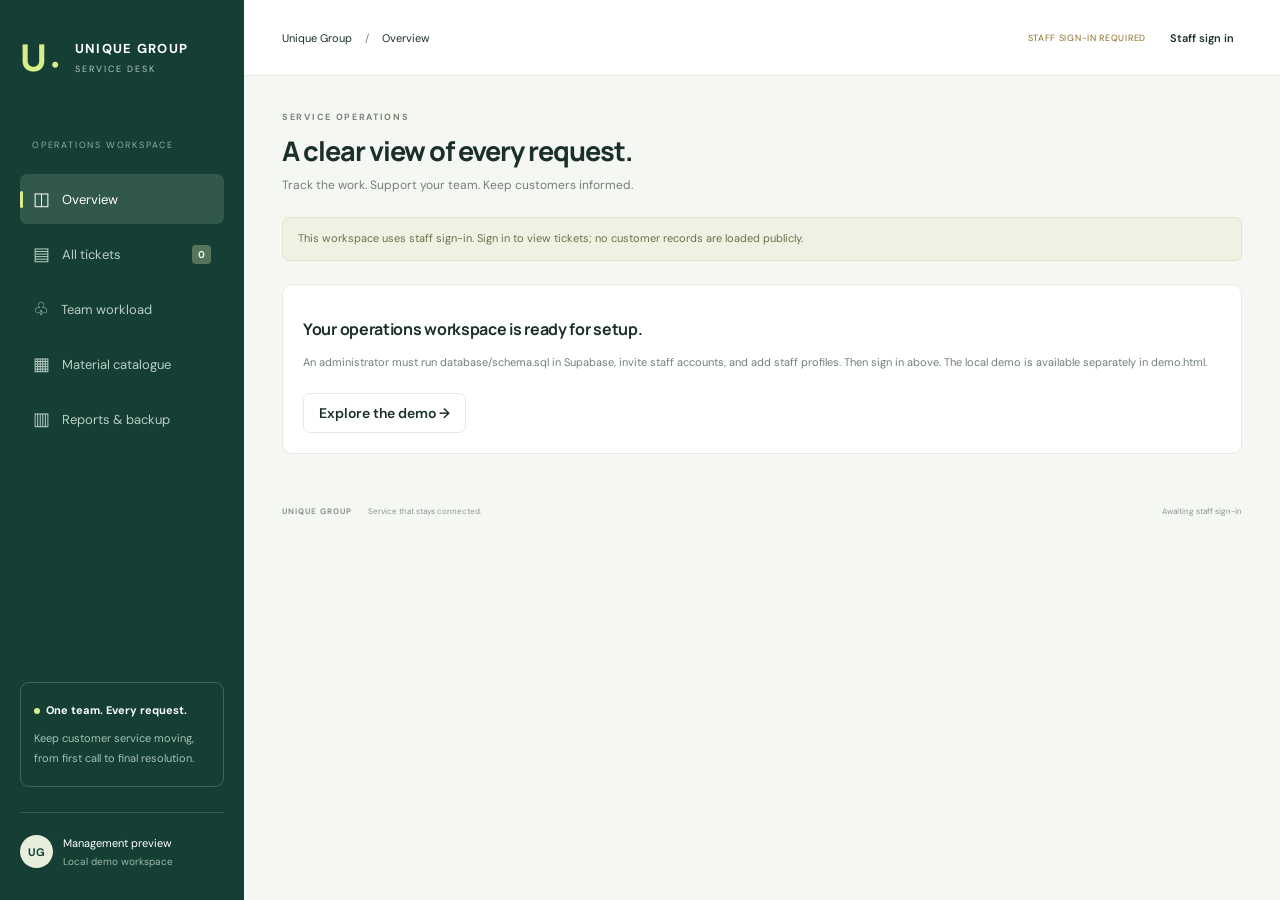
==== index.html @ cad1f1cb "Build Unique Group service desk with Supabase permissions and Pages deployment" ====
<!doctype html>
<html lang="en"><head><meta charset="UTF-8"><meta name="viewport" content="width=device-width,initial-scale=1"><meta name="theme-color" content="#123c32"><title>Unique Group · Service Desk</title><link rel="stylesheet" href="styles.css"><script src="config.js" defer></script><script src="lists.js" defer></script><script src="app.js" defer></script></head>
<body><aside class="sidebar"><a class="brand" href="#overview"><span class="brandmark">U<span>•</span></span><span>UNIQUE GROUP<small>SERVICE DESK</small></span></a><div class="workspace-label">OPERATIONS WORKSPACE</div><nav aria-label="Main navigation"><a href="#overview" data-page="overview">◫ <span>Overview</span></a><a href="#tickets" data-page="tickets">▤ <span>All tickets</span><b id="nav-count">0</b></a><a href="#team" data-page="team">♧ <span>Team workload</span></a><a href="#materials" data-page="materials">▦ <span>Material catalogue</span></a><a href="#reports" data-page="reports">▥ <span>Reports & backup</span></a></nav><div class="sidebar-bottom"><div class="help-card"><span class="live-dot"></span><strong>One team. Every request.</strong><p>Keep customer service moving, from first call to final resolution.</p></div><div class="profile"><span class="avatar">UG</span><div id="identity">Management preview<small>Local demo workspace</small></div><button id="logout" hidden title="Sign out" aria-label="Sign out">↪</button></div></div></aside>
<div class="shell"><header class="topbar"><span>Unique Group <span class="muted">/</span> <span id="breadcrumb">Overview</span></span><div><span id="mode" class="mode">DEMO · THIS BROWSER ONLY</span><button id="connect" class="quiet">Staff sign in</button></div></header><main id="main"><div class="page-heading"><div><div class="eyebrow">SERVICE OPERATIONS</div><h1 id="page-title">A clear view of every request.</h1><p id="page-description">Track the work. Support your team. Keep customers informed.</p></div><button class="primary" id="new-ticket">＋ New ticket</button></div><div id="notice" class="notice">You’re exploring a demo with fictional tickets. Changes stay in this browser and are not shared. Connect Supabase before using real customer data.</div><div id="content"></div></main><footer>UNIQUE GROUP <span>Service that stays connected.</span><span id="save-state">Demo workspace</span></footer></div>
<dialog id="ticket-dialog"><form id="ticket-form"><div class="dialog-head"><div><div class="eyebrow">SERVICE REQUEST</div><h2>New ticket</h2></div><button type="button" data-close="ticket-dialog" aria-label="Close">×</button></div><div class="form-grid"><label class="full">Issue / request title<input name="title" required maxlength="160" placeholder="e.g. Inverter stops supplying power"></label><label>Customer / organisation<input name="customer" required maxlength="120"></label><label>Contact number<input name="phone" type="tel" maxlength="40"></label><label class="full">Site / location<input name="location" required maxlength="180"></label><label>Service category<select name="category" id="category"></select></label><label>Priority<select name="priority" id="priority"></select></label><label>Responsible team<select name="team" id="team"></select></label><label>Assigned to<select name="assignee" id="assignee"></select></label><label>Follow-up due<input name="due" type="date" required></label><label>Contact channel<select name="channel" id="channel"></select></label><label class="full">Description<textarea name="description" rows="4" required maxlength="6000" placeholder="What happened, what is affected, and what does the customer need?"></textarea></label></div><div class="dialog-actions"><button type="button" data-close="ticket-dialog">Cancel</button><button class="primary" type="submit">Create ticket</button></div></form></dialog>
<dialog id="detail-dialog" class="detail"><div id="detail-content"></div></dialog>
<dialog id="login-dialog"><form id="login-form"><div class="dialog-head"><div><div class="eyebrow">UNIQUE GROUP</div><h2>Staff sign in</h2></div><button type="button" data-close="login-dialog" aria-label="Close">×</button></div><p>Use the staff account invited by your administrator.</p><label>Email<input name="email" type="email" autocomplete="username" required></label><label>Password<input name="password" type="password" autocomplete="current-password" required minlength="8"></label><button type="button" id="forgot-password" class="text-button">Forgot password?</button><p id="login-message" role="status"></p><div class="dialog-actions"><button type="submit" class="primary">Sign in</button></div></form></dialog>
<dialog id="password-dialog"><form id="password-form"><div class="eyebrow">STAFF ACCOUNT</div><h2>Set your password</h2><p>Choose a strong password for your staff account.</p><label>New password<input name="password" type="password" autocomplete="new-password" minlength="12" required></label><label>Confirm password<input name="confirm" type="password" autocomplete="new-password" minlength="12" required></label><button type="submit" class="primary">Save password</button></form></dialog><div id="toast" role="status" hidden></div></body></html>
---- styles.css ----
@import url('https://fonts.googleapis.com/css2?family=DM+Sans:wght@400;450;500;550;600;650;700&family=Manrope:wght@400;500;600;650;700;750;800&display=swap');
:root{--green:#153f35;--ink:#1c302b;--muted:#728079;--line:#e4e9e3;--bg:#f5f7f3;--lime:#d8ee8a;--amber:#a86d17}*{box-sizing:border-box}body{margin:0;background:var(--bg);color:var(--ink);font:14px 'DM Sans',sans-serif}button,input,select,textarea{font:inherit}button,a,input,select,textarea{outline-offset:4px}button{cursor:pointer;border:1px solid var(--line);border-radius:7px;background:white;padding:10px 15px;color:var(--ink);font-weight:600}button:hover{filter:brightness(.96)}button:disabled{opacity:.5;cursor:wait}a{color:inherit;text-decoration:none}.sidebar{width:244px;background:var(--green);color:#fff;position:fixed;inset:0 auto 0 0;padding:32px 20px;display:flex;flex-direction:column}.brand{display:flex;align-items:center;gap:11px;font-size:13px;font-weight:700;letter-spacing:1.3px}.brandmark{font:800 37px Manrope;color:var(--lime);position:relative}.brandmark span{font-size:20px}.brand small{display:block;font-size:9px;font-weight:400;letter-spacing:2px;color:#b6cac0;margin-top:6px}.workspace-label{font-size:9px;color:#8eafa0;letter-spacing:1.8px;margin:57px 12px 18px}nav a{display:flex;align-items:center;gap:12px;color:#b9cec4;padding:13px;margin:5px 0;border-radius:7px;font-size:18px}nav a span{font-size:13px}nav a.active{background:#31584b;color:#fff}nav a.active:before{content:'';width:3px;height:17px;background:var(--lime);position:absolute;left:20px;border-radius:3px}nav b{margin-left:auto;background:#55745b;color:#ecf4da;font-size:10px;padding:3px 6px;border-radius:4px}.sidebar-bottom{margin-top:auto}.help-card{border:1px solid #416455;border-radius:9px;padding:17px 13px;margin:25px 0}.help-card strong{font-size:11px}.help-card p{color:#a7c0b3;font-size:11px;line-height:1.8;margin-bottom:0}.live-dot{display:inline-block;width:6px;height:6px;background:var(--lime);border-radius:50%;margin-right:6px}.profile{display:flex;gap:10px;align-items:center;font-size:11px;border-top:1px solid #35584a;padding-top:22px}.profile small{display:block;color:#9db8a8;font-size:10px;margin-top:5px}.profile button{padding:5px;background:transparent;color:#fff;border:0}.avatar{width:33px;height:33px;display:inline-grid;place-items:center;border-radius:50%;background:#e8eedc;color:var(--green);font-size:11px;font-weight:700;flex-shrink:0}.shell{margin-left:244px}.topbar{height:76px;border-bottom:1px solid var(--line);background:#fff;display:flex;align-items:center;justify-content:space-between;padding:0 38px;font-size:11px}.topbar>div{display:flex;align-items:center;gap:16px}.muted{color:var(--muted);margin:0 10px}.mode{font-size:9px;letter-spacing:.7px;color:#8b6b28}.quiet{border:0;font-size:11px;background:none;padding:8px}.primary{background:var(--green);border-color:var(--green);color:white}.primary:hover{background:#245547}main{padding:35px 38px 20px;max-width:1640px;margin:auto}.page-heading{display:flex;justify-content:space-between;gap:20px;align-items:center;margin-bottom:24px}.eyebrow{color:#778776;font-size:9px;letter-spacing:1.7px;font-weight:700}h1,h2,h3{font-family:Manrope,sans-serif}h1{font-size:27px;letter-spacing:-1px;margin:9px 0 8px;font-weight:750}.page-heading p{color:var(--muted);font-size:12px;margin:0}h2{font-size:16px;letter-spacing:-.3px}h3{font-size:13px}.notice{background:#eef2e3;border:1px solid #e0e6cd;color:#6b704b;border-radius:7px;padding:12px 15px;font-size:11px;line-height:1.6;margin-bottom:23px}.stats{display:grid;grid-template-columns:repeat(4,1fr);gap:16px;margin-bottom:24px}.stat{background:#fff;border:1px solid var(--line);border-radius:10px;padding:21px;position:relative;overflow:hidden}.stat:first-child{background:var(--green);color:#fff;border-color:var(--green)}.stat-label{font-size:11px;color:var(--muted)}.stat:first-child .stat-label{color:#b7ccc0}.stat-value{font:700 35px Manrope;letter-spacing:-1px;margin:12px 0 8px}.stat-foot{font-size:10px;color:var(--muted)}.stat:first-child .stat-foot{color:#b7ccc0}.stat-symbol{position:absolute;right:20px;top:19px;border:1px solid var(--line);border-radius:7px;padding:6px 9px;color:#7b8d7d}.stat:first-child .stat-symbol{color:var(--lime);border-color:#52705d}.overview-grid{display:grid;grid-template-columns:minmax(0,1fr) 280px;gap:21px}.panel{background:white;border:1px solid var(--line);border-radius:10px;overflow:hidden;margin-bottom:22px}.panel-head{display:flex;align-items:center;justify-content:space-between;padding:19px 21px;border-bottom:1px solid var(--line)}.panel-head h2{margin:0 0 5px}.panel-head p{font-size:10px;color:var(--muted);margin:0}.text-button{border:0;padding:4px;background:none;color:#476749;font-size:11px}.table-wrap{overflow:auto}table{border-collapse:collapse;width:100%;white-space:nowrap;text-align:left}th{background:#fafbf8;color:#899389;text-transform:uppercase;letter-spacing:.7px;font-size:8px;padding:12px 18px;font-weight:500}td{padding:17px 18px;border-top:1px solid #f0f2ed;font-size:11px}tbody tr[data-ticket]{cursor:pointer}tbody tr[data-ticket]:hover{background:#f8faf3}.ticket-title{font-weight:600;max-width:260px;overflow:hidden;text-overflow:ellipsis}.ticket-sub{font-size:9px;color:var(--muted);margin-top:6px}.tag{display:inline-block;padding:5px 8px;border-radius:5px;font-size:9px;white-space:nowrap;background:#edf1eb;color:#64725c}.tag.open{background:#e9f0fd;color:#4c71a7}.tag.progress{background:#fff2d8;color:#9a751e}.tag.waiting{background:#f5eafa;color:#8c649c}.tag.resolved{background:#e8f2e9;color:#42704c}.tag.escalated{background:#fce8e4;color:#a85447}.priority{font-size:10px}.priority:before{content:'●';font-size:7px;margin-right:6px;color:#8aa191}.priority.Critical:before{color:#c96050}.priority.High:before{color:#d79941}.priority.Medium:before{color:#7398b1}.panel-body{padding:20px}.queue-row{margin:0 0 20px}.queue-line{display:flex;justify-content:space-between;font-size:11px;margin-bottom:9px}.bar{background:#eff2e9;height:6px;border-radius:4px;overflow:hidden}.bar i{display:block;background:#9db481;height:100%;border-radius:4px}.queue-row:nth-child(2) .bar i{background:#d8ba78}.queue-row:nth-child(3) .bar i{background:#9baec0}.queue-row:nth-child(4) .bar i{background:#b9a7c9}.attention{background:#f0f3e4;border-color:#e0e7ce}.attention h2{margin:0 0 11px;font-size:14px}.attention p{font-size:11px;color:#76805f;line-height:1.8}.attention button{margin-top:8px;background:transparent;border-color:#cad5b6;font-size:10px}.activity{display:flex;gap:10px;margin-bottom:18px}.activity .dot{height:7px;width:7px;border-radius:50%;background:#9ab188;flex-shrink:0;margin-top:5px}.activity p{margin:0;font-size:11px;line-height:1.6}.activity small{font-size:9px;color:var(--muted)}.filters{display:flex;gap:9px;flex-wrap:wrap;padding:17px 20px;border-bottom:1px solid var(--line)}input,select,textarea{border:1px solid #dce3d8;background:#fff;color:var(--ink);border-radius:6px;padding:10px 11px;min-width:0}input:focus,select:focus,textarea:focus{outline:2px solid #8db1a0}.filters input{flex:1;min-width:160px;font-size:11px}.filters select{font-size:11px;max-width:190px}label{display:flex;flex-direction:column;gap:7px;font-size:11px;font-weight:600;margin-bottom:15px}label input,label select,label textarea{width:100%;font-weight:400}dialog{border:1px solid var(--line);padding:26px;border-radius:12px;width:640px;max-width:calc(100vw - 24px);max-height:90vh;color:var(--ink);box-shadow:0 22px 90px #132d3433}dialog::backdrop{background:#122b2570;backdrop-filter:blur(3px)}.dialog-head{display:flex;justify-content:space-between;align-items:flex-start;margin-bottom:23px}.dialog-head h2{font-size:23px;margin:7px 0}.dialog-head button{border:0;font-size:25px;padding:0 5px}.form-grid{display:grid;grid-template-columns:1fr 1fr;gap:0 18px}.full{grid-column:1/-1}.dialog-actions{display:flex;justify-content:flex-end;gap:10px;padding-top:16px;border-top:1px solid var(--line)}.detail{width:850px}.detail-grid{display:grid;grid-template-columns:1.3fr 1fr;gap:28px}.info{font-size:12px;line-height:1.8;margin:8px 0 20px;overflow-wrap:anywhere;white-space:pre-wrap}.info-label{font-size:9px;text-transform:uppercase;letter-spacing:1px;color:var(--muted);margin-top:20px}.timeline{border-left:2px solid #e2e8dc;padding-left:15px}.timeline article{margin:18px 0;font-size:11px;line-height:1.7}.timeline small{color:var(--muted);font-size:9px}.timeline p{white-space:pre-wrap;overflow-wrap:anywhere;margin:3px 0}.material-row{display:flex;gap:8px;align-items:end}.material-row select{flex:1;max-width:60%;font-size:10px}.material-row input{width:70px}.material-used{padding:10px 0;font-size:11px;border-bottom:1px solid var(--line)}.team-grid{display:grid;grid-template-columns:repeat(3,1fr);gap:16px}.team-card{padding:22px;background:white;border:1px solid var(--line);border-radius:10px}.team-card h3{margin-bottom:5px}.team-card p{font-size:11px;color:var(--muted)}.team-card .bar{margin-top:18px}.empty{text-align:center;padding:50px 25px;color:var(--muted);font-size:12px}.report-grid{display:grid;grid-template-columns:1fr 1fr;gap:20px}.report-grid p{font-size:12px;color:var(--muted);line-height:1.9}.report-grid button{margin:6px 5px 6px 0;font-size:11px}footer{padding:10px 38px 24px;font-size:8px;font-weight:700;letter-spacing:1px;color:#8a968b;display:flex;gap:16px}footer span{font-weight:400;letter-spacing:0}footer span:last-child{margin-left:auto}#toast{position:fixed;bottom:25px;left:50%;transform:translateX(-50%);background:var(--green);color:white;padding:14px 24px;border-radius:8px;max-width:90vw;z-index:10;box-shadow:0 10px 35px #0002;font-size:12px}.overdue{color:#b16049}.section-note{font-size:11px;color:var(--muted);line-height:1.8;margin:0 0 20px}.result-count{font-size:10px;color:var(--muted);padding:12px 20px;border-top:1px solid var(--line)}@media(min-width:1600px){main{padding-top:45px}.stat{padding:26px}}@media(max-width:1150px){.sidebar{width:210px;padding-left:15px;padding-right:15px}.shell{margin-left:210px}main{padding:26px 23px}.topbar{padding:0 23px}.overview-grid{grid-template-columns:1fr}.overview-aside{display:grid;grid-template-columns:1fr 1fr;gap:20px}.team-grid{grid-template-columns:repeat(2,1fr)}}@media(max-width:760px){.sidebar{position:static;width:100%;padding:16px}.brand{font-size:11px}.brandmark{font-size:28px}.workspace-label,.sidebar-bottom{display:none}nav{display:flex;overflow:auto;margin-top:12px;gap:6px}nav a{padding:9px;white-space:nowrap;font-size:12px;margin:0}nav a.active:before{display:none}nav a span{font-size:10px}nav b{display:none}.shell{margin:0}.topbar{height:auto;min-height:56px;padding:12px 16px;gap:10px;flex-wrap:wrap}.topbar>div{gap:7px}main{padding:24px 16px}h1{font-size:23px}.page-heading{align-items:flex-start}.page-heading .primary{font-size:10px;white-space:nowrap;padding:10px}.page-heading p{font-size:11px;line-height:1.6}.stats{grid-template-columns:1fr 1fr;gap:10px}.stat{padding:16px}.stat-value{font-size:29px}.stat-symbol{display:none}.overview-aside,.report-grid{grid-template-columns:1fr}.team-grid{grid-template-columns:1fr 1fr}.team-card{padding:16px}.detail-grid{grid-template-columns:1fr}.form-grid{grid-template-columns:1fr}.full{grid-column:auto}dialog{padding:21px}.filters{padding:12px}.filters select{max-width:100%;flex:1}footer{padding:12px 16px;font-size:7px}footer span:nth-child(2){display:none}}@media print{.sidebar,.topbar,.notice,.filters,button,footer{display:none}.shell{margin:0}main{padding:0}.panel{break-inside:avoid}body{background:#fff}.stats{grid-template-columns:repeat(4,1fr)}}
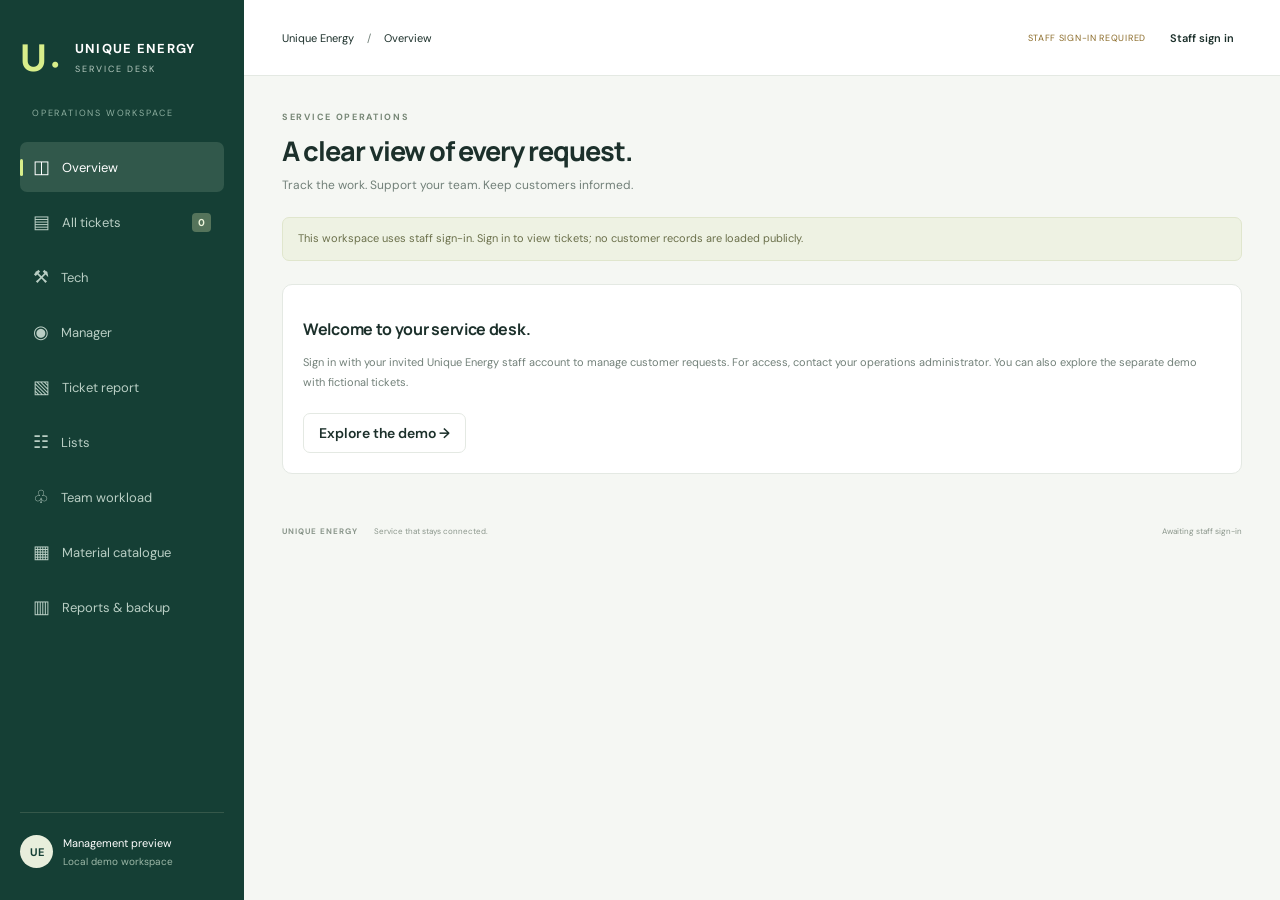
==== commit 77b32276: "Rename Unique Energy, restrict team access, and complete workbook work areas" ====
--- a/index.html
+++ b/index.html
@@ -1,8 +1,8 @@
 <!doctype html>
-<html lang="en"><head><meta charset="UTF-8"><meta name="viewport" content="width=device-width,initial-scale=1"><meta name="theme-color" content="#123c32"><title>Unique Group · Service Desk</title><link rel="stylesheet" href="styles.css"><script src="config.js" defer></script><script src="lists.js" defer></script><script src="app.js" defer></script></head>
-<body><aside class="sidebar"><a class="brand" href="#overview"><span class="brandmark">U<span>•</span></span><span>UNIQUE GROUP<small>SERVICE DESK</small></span></a><div class="workspace-label">OPERATIONS WORKSPACE</div><nav aria-label="Main navigation"><a href="#overview" data-page="overview">◫ <span>Overview</span></a><a href="#tickets" data-page="tickets">▤ <span>All tickets</span><b id="nav-count">0</b></a><a href="#team" data-page="team">♧ <span>Team workload</span></a><a href="#materials" data-page="materials">▦ <span>Material catalogue</span></a><a href="#reports" data-page="reports">▥ <span>Reports & backup</span></a></nav><div class="sidebar-bottom"><div class="help-card"><span class="live-dot"></span><strong>One team. Every request.</strong><p>Keep customer service moving, from first call to final resolution.</p></div><div class="profile"><span class="avatar">UG</span><div id="identity">Management preview<small>Local demo workspace</small></div><button id="logout" hidden title="Sign out" aria-label="Sign out">↪</button></div></div></aside>
-<div class="shell"><header class="topbar"><span>Unique Group <span class="muted">/</span> <span id="breadcrumb">Overview</span></span><div><span id="mode" class="mode">DEMO · THIS BROWSER ONLY</span><button id="connect" class="quiet">Staff sign in</button></div></header><main id="main"><div class="page-heading"><div><div class="eyebrow">SERVICE OPERATIONS</div><h1 id="page-title">A clear view of every request.</h1><p id="page-description">Track the work. Support your team. Keep customers informed.</p></div><button class="primary" id="new-ticket">＋ New ticket</button></div><div id="notice" class="notice">You’re exploring a demo with fictional tickets. Changes stay in this browser and are not shared. Connect Supabase before using real customer data.</div><div id="content"></div></main><footer>UNIQUE GROUP <span>Service that stays connected.</span><span id="save-state">Demo workspace</span></footer></div>
+<html lang="en"><head><meta charset="UTF-8"><meta name="viewport" content="width=device-width,initial-scale=1"><meta name="theme-color" content="#123c32"><title>Unique Energy · Service Desk</title><link rel="stylesheet" href="styles.css?v=energy3"><script src="config.js" defer></script><script src="lists.js?v=energy3" defer></script><script src="app.js?v=energy3" defer></script></head>
+<body><aside class="sidebar"><a class="brand" href="#overview"><span class="brandmark">U<span>•</span></span><span>UNIQUE ENERGY<small>SERVICE DESK</small></span></a><div class="workspace-label">OPERATIONS WORKSPACE</div><nav aria-label="Main navigation"><a href="#overview" data-page="overview">◫ <span>Overview</span></a><a href="#tickets" data-page="tickets">▤ <span>All tickets</span><b id="nav-count">0</b></a><a href="#tech" data-page="tech">⚒ <span>Tech</span></a><a href="#manager" data-page="manager">◉ <span>Manager</span></a><a href="#ticket-report" data-page="ticket-report">▧ <span>Ticket report</span></a><a href="#lists" data-page="lists">☷ <span>Lists</span></a><a href="#access" data-page="access" id="access-nav" hidden>♙ <span>Team access</span></a><a href="#team" data-page="team">♧ <span>Team workload</span></a><a href="#materials" data-page="materials">▦ <span>Material catalogue</span></a><a href="#reports" data-page="reports">▥ <span>Reports & backup</span></a></nav><div class="sidebar-bottom"><div class="help-card"><span class="live-dot"></span><strong>One team. Every request.</strong><p>Keep customer service moving, from first call to final resolution.</p></div><div class="profile"><span class="avatar">UE</span><div id="identity">Management preview<small>Local demo workspace</small></div><button id="logout" hidden title="Sign out" aria-label="Sign out">↪</button></div></div></aside>
+<div class="shell"><header class="topbar"><span>Unique Energy <span class="muted">/</span> <span id="breadcrumb">Overview</span></span><div><span id="mode" class="mode">DEMO · THIS BROWSER ONLY</span><button id="connect" class="quiet">Staff sign in</button></div></header><main id="main"><div class="page-heading"><div><div class="eyebrow">SERVICE OPERATIONS</div><h1 id="page-title">A clear view of every request.</h1><p id="page-description">Track the work. Support your team. Keep customers informed.</p></div><button class="primary" id="new-ticket">＋ New ticket</button></div><div id="notice" class="notice">You’re exploring a demo with fictional tickets. Changes stay in this browser and are not shared. Connect Supabase before using real customer data.</div><div id="content"></div></main><footer>UNIQUE ENERGY <span>Service that stays connected.</span><span id="save-state">Demo workspace</span></footer></div>
 <dialog id="ticket-dialog"><form id="ticket-form"><div class="dialog-head"><div><div class="eyebrow">SERVICE REQUEST</div><h2>New ticket</h2></div><button type="button" data-close="ticket-dialog" aria-label="Close">×</button></div><div class="form-grid"><label class="full">Issue / request title<input name="title" required maxlength="160" placeholder="e.g. Inverter stops supplying power"></label><label>Customer / organisation<input name="customer" required maxlength="120"></label><label>Contact number<input name="phone" type="tel" maxlength="40"></label><label class="full">Site / location<input name="location" required maxlength="180"></label><label>Service category<select name="category" id="category"></select></label><label>Priority<select name="priority" id="priority"></select></label><label>Responsible team<select name="team" id="team"></select></label><label>Assigned to<select name="assignee" id="assignee"></select></label><label>Follow-up due<input name="due" type="date" required></label><label>Contact channel<select name="channel" id="channel"></select></label><label class="full">Description<textarea name="description" rows="4" required maxlength="6000" placeholder="What happened, what is affected, and what does the customer need?"></textarea></label></div><div class="dialog-actions"><button type="button" data-close="ticket-dialog">Cancel</button><button class="primary" type="submit">Create ticket</button></div></form></dialog>
 <dialog id="detail-dialog" class="detail"><div id="detail-content"></div></dialog>
-<dialog id="login-dialog"><form id="login-form"><div class="dialog-head"><div><div class="eyebrow">UNIQUE GROUP</div><h2>Staff sign in</h2></div><button type="button" data-close="login-dialog" aria-label="Close">×</button></div><p>Use the staff account invited by your administrator.</p><label>Email<input name="email" type="email" autocomplete="username" required></label><label>Password<input name="password" type="password" autocomplete="current-password" required minlength="8"></label><button type="button" id="forgot-password" class="text-button">Forgot password?</button><p id="login-message" role="status"></p><div class="dialog-actions"><button type="submit" class="primary">Sign in</button></div></form></dialog>
+<dialog id="login-dialog"><form id="login-form"><div class="dialog-head"><div><div class="eyebrow">UNIQUE ENERGY</div><h2>Staff sign in</h2></div><button type="button" data-close="login-dialog" aria-label="Close">×</button></div><p>Use the staff account invited by your administrator.</p><label>Email<input name="email" type="email" autocomplete="username" required></label><label>Password<input name="password" type="password" autocomplete="current-password" required minlength="8"></label><button type="button" id="forgot-password" class="text-button">Forgot password?</button><p id="login-message" role="status"></p><div class="dialog-actions"><button type="submit" class="primary">Sign in</button></div></form></dialog>
 <dialog id="password-dialog"><form id="password-form"><div class="eyebrow">STAFF ACCOUNT</div><h2>Set your password</h2><p>Choose a strong password for your staff account.</p><label>New password<input name="password" type="password" autocomplete="new-password" minlength="12" required></label><label>Confirm password<input name="confirm" type="password" autocomplete="new-password" minlength="12" required></label><button type="submit" class="primary">Save password</button></form></dialog><div id="toast" role="status" hidden></div></body></html>
--- a/styles.css
+++ b/styles.css
@@ -1,2 +1,8 @@
 @import url('https://fonts.googleapis.com/css2?family=DM+Sans:wght@400;450;500;550;600;650;700&family=Manrope:wght@400;500;600;650;700;750;800&display=swap');
 :root{--green:#153f35;--ink:#1c302b;--muted:#728079;--line:#e4e9e3;--bg:#f5f7f3;--lime:#d8ee8a;--amber:#a86d17}*{box-sizing:border-box}body{margin:0;background:var(--bg);color:var(--ink);font:14px 'DM Sans',sans-serif}button,input,select,textarea{font:inherit}button,a,input,select,textarea{outline-offset:4px}button{cursor:pointer;border:1px solid var(--line);border-radius:7px;background:white;padding:10px 15px;color:var(--ink);font-weight:600}button:hover{filter:brightness(.96)}button:disabled{opacity:.5;cursor:wait}a{color:inherit;text-decoration:none}.sidebar{width:244px;background:var(--green);color:#fff;position:fixed;inset:0 auto 0 0;padding:32px 20px;display:flex;flex-direction:column}.brand{display:flex;align-items:center;gap:11px;font-size:13px;font-weight:700;letter-spacing:1.3px}.brandmark{font:800 37px Manrope;color:var(--lime);position:relative}.brandmark span{font-size:20px}.brand small{display:block;font-size:9px;font-weight:400;letter-spacing:2px;color:#b6cac0;margin-top:6px}.workspace-label{font-size:9px;color:#8eafa0;letter-spacing:1.8px;margin:57px 12px 18px}nav a{display:flex;align-items:center;gap:12px;color:#b9cec4;padding:13px;margin:5px 0;border-radius:7px;font-size:18px}nav a span{font-size:13px}nav a.active{background:#31584b;color:#fff}nav a.active:before{content:'';width:3px;height:17px;background:var(--lime);position:absolute;left:20px;border-radius:3px}nav b{margin-left:auto;background:#55745b;color:#ecf4da;font-size:10px;padding:3px 6px;border-radius:4px}.sidebar-bottom{margin-top:auto}.help-card{border:1px solid #416455;border-radius:9px;padding:17px 13px;margin:25px 0}.help-card strong{font-size:11px}.help-card p{color:#a7c0b3;font-size:11px;line-height:1.8;margin-bottom:0}.live-dot{display:inline-block;width:6px;height:6px;background:var(--lime);border-radius:50%;margin-right:6px}.profile{display:flex;gap:10px;align-items:center;font-size:11px;border-top:1px solid #35584a;padding-top:22px}.profile small{display:block;color:#9db8a8;font-size:10px;margin-top:5px}.profile button{padding:5px;background:transparent;color:#fff;border:0}.avatar{width:33px;height:33px;display:inline-grid;place-items:center;border-radius:50%;background:#e8eedc;color:var(--green);font-size:11px;font-weight:700;flex-shrink:0}.shell{margin-left:244px}.topbar{height:76px;border-bottom:1px solid var(--line);background:#fff;display:flex;align-items:center;justify-content:space-between;padding:0 38px;font-size:11px}.topbar>div{display:flex;align-items:center;gap:16px}.muted{color:var(--muted);margin:0 10px}.mode{font-size:9px;letter-spacing:.7px;color:#8b6b28}.quiet{border:0;font-size:11px;background:none;padding:8px}.primary{background:var(--green);border-color:var(--green);color:white}.primary:hover{background:#245547}main{padding:35px 38px 20px;max-width:1640px;margin:auto}.page-heading{display:flex;justify-content:space-between;gap:20px;align-items:center;margin-bottom:24px}.eyebrow{color:#778776;font-size:9px;letter-spacing:1.7px;font-weight:700}h1,h2,h3{font-family:Manrope,sans-serif}h1{font-size:27px;letter-spacing:-1px;margin:9px 0 8px;font-weight:750}.page-heading p{color:var(--muted);font-size:12px;margin:0}h2{font-size:16px;letter-spacing:-.3px}h3{font-size:13px}.notice{background:#eef2e3;border:1px solid #e0e6cd;color:#6b704b;border-radius:7px;padding:12px 15px;font-size:11px;line-height:1.6;margin-bottom:23px}.stats{display:grid;grid-template-columns:repeat(4,1fr);gap:16px;margin-bottom:24px}.stat{background:#fff;border:1px solid var(--line);border-radius:10px;padding:21px;position:relative;overflow:hidden}.stat:first-child{background:var(--green);color:#fff;border-color:var(--green)}.stat-label{font-size:11px;color:var(--muted)}.stat:first-child .stat-label{color:#b7ccc0}.stat-value{font:700 35px Manrope;letter-spacing:-1px;margin:12px 0 8px}.stat-foot{font-size:10px;color:var(--muted)}.stat:first-child .stat-foot{color:#b7ccc0}.stat-symbol{position:absolute;right:20px;top:19px;border:1px solid var(--line);border-radius:7px;padding:6px 9px;color:#7b8d7d}.stat:first-child .stat-symbol{color:var(--lime);border-color:#52705d}.overview-grid{display:grid;grid-template-columns:minmax(0,1fr) 280px;gap:21px}.panel{background:white;border:1px solid var(--line);border-radius:10px;overflow:hidden;margin-bottom:22px}.panel-head{display:flex;align-items:center;justify-content:space-between;padding:19px 21px;border-bottom:1px solid var(--line)}.panel-head h2{margin:0 0 5px}.panel-head p{font-size:10px;color:var(--muted);margin:0}.text-button{border:0;padding:4px;background:none;color:#476749;font-size:11px}.table-wrap{overflow:auto}table{border-collapse:collapse;width:100%;white-space:nowrap;text-align:left}th{background:#fafbf8;color:#899389;text-transform:uppercase;letter-spacing:.7px;font-size:8px;padding:12px 18px;font-weight:500}td{padding:17px 18px;border-top:1px solid #f0f2ed;font-size:11px}tbody tr[data-ticket]{cursor:pointer}tbody tr[data-ticket]:hover{background:#f8faf3}.ticket-title{font-weight:600;max-width:260px;overflow:hidden;text-overflow:ellipsis}.ticket-sub{font-size:9px;color:var(--muted);margin-top:6px}.tag{display:inline-block;padding:5px 8px;border-radius:5px;font-size:9px;white-space:nowrap;background:#edf1eb;color:#64725c}.tag.open{background:#e9f0fd;color:#4c71a7}.tag.progress{background:#fff2d8;color:#9a751e}.tag.waiting{background:#f5eafa;color:#8c649c}.tag.resolved{background:#e8f2e9;color:#42704c}.tag.escalated{background:#fce8e4;color:#a85447}.priority{font-size:10px}.priority:before{content:'●';font-size:7px;margin-right:6px;color:#8aa191}.priority.Critical:before{color:#c96050}.priority.High:before{color:#d79941}.priority.Medium:before{color:#7398b1}.panel-body{padding:20px}.queue-row{margin:0 0 20px}.queue-line{display:flex;justify-content:space-between;font-size:11px;margin-bottom:9px}.bar{background:#eff2e9;height:6px;border-radius:4px;overflow:hidden}.bar i{display:block;background:#9db481;height:100%;border-radius:4px}.queue-row:nth-child(2) .bar i{background:#d8ba78}.queue-row:nth-child(3) .bar i{background:#9baec0}.queue-row:nth-child(4) .bar i{background:#b9a7c9}.attention{background:#f0f3e4;border-color:#e0e7ce}.attention h2{margin:0 0 11px;font-size:14px}.attention p{font-size:11px;color:#76805f;line-height:1.8}.attention button{margin-top:8px;background:transparent;border-color:#cad5b6;font-size:10px}.activity{display:flex;gap:10px;margin-bottom:18px}.activity .dot{height:7px;width:7px;border-radius:50%;background:#9ab188;flex-shrink:0;margin-top:5px}.activity p{margin:0;font-size:11px;line-height:1.6}.activity small{font-size:9px;color:var(--muted)}.filters{display:flex;gap:9px;flex-wrap:wrap;padding:17px 20px;border-bottom:1px solid var(--line)}input,select,textarea{border:1px solid #dce3d8;background:#fff;color:var(--ink);border-radius:6px;padding:10px 11px;min-width:0}input:focus,select:focus,textarea:focus{outline:2px solid #8db1a0}.filters input{flex:1;min-width:160px;font-size:11px}.filters select{font-size:11px;max-width:190px}label{display:flex;flex-direction:column;gap:7px;font-size:11px;font-weight:600;margin-bottom:15px}label input,label select,label textarea{width:100%;font-weight:400}dialog{border:1px solid var(--line);padding:26px;border-radius:12px;width:640px;max-width:calc(100vw - 24px);max-height:90vh;color:var(--ink);box-shadow:0 22px 90px #132d3433}dialog::backdrop{background:#122b2570;backdrop-filter:blur(3px)}.dialog-head{display:flex;justify-content:space-between;align-items:flex-start;margin-bottom:23px}.dialog-head h2{font-size:23px;margin:7px 0}.dialog-head button{border:0;font-size:25px;padding:0 5px}.form-grid{display:grid;grid-template-columns:1fr 1fr;gap:0 18px}.full{grid-column:1/-1}.dialog-actions{display:flex;justify-content:flex-end;gap:10px;padding-top:16px;border-top:1px solid var(--line)}.detail{width:850px}.detail-grid{display:grid;grid-template-columns:1.3fr 1fr;gap:28px}.info{font-size:12px;line-height:1.8;margin:8px 0 20px;overflow-wrap:anywhere;white-space:pre-wrap}.info-label{font-size:9px;text-transform:uppercase;letter-spacing:1px;color:var(--muted);margin-top:20px}.timeline{border-left:2px solid #e2e8dc;padding-left:15px}.timeline article{margin:18px 0;font-size:11px;line-height:1.7}.timeline small{color:var(--muted);font-size:9px}.timeline p{white-space:pre-wrap;overflow-wrap:anywhere;margin:3px 0}.material-row{display:flex;gap:8px;align-items:end}.material-row select{flex:1;max-width:60%;font-size:10px}.material-row input{width:70px}.material-used{padding:10px 0;font-size:11px;border-bottom:1px solid var(--line)}.team-grid{display:grid;grid-template-columns:repeat(3,1fr);gap:16px}.team-card{padding:22px;background:white;border:1px solid var(--line);border-radius:10px}.team-card h3{margin-bottom:5px}.team-card p{font-size:11px;color:var(--muted)}.team-card .bar{margin-top:18px}.empty{text-align:center;padding:50px 25px;color:var(--muted);font-size:12px}.report-grid{display:grid;grid-template-columns:1fr 1fr;gap:20px}.report-grid p{font-size:12px;color:var(--muted);line-height:1.9}.report-grid button{margin:6px 5px 6px 0;font-size:11px}footer{padding:10px 38px 24px;font-size:8px;font-weight:700;letter-spacing:1px;color:#8a968b;display:flex;gap:16px}footer span{font-weight:400;letter-spacing:0}footer span:last-child{margin-left:auto}#toast{position:fixed;bottom:25px;left:50%;transform:translateX(-50%);background:var(--green);color:white;padding:14px 24px;border-radius:8px;max-width:90vw;z-index:10;box-shadow:0 10px 35px #0002;font-size:12px}.overdue{color:#b16049}.section-note{font-size:11px;color:var(--muted);line-height:1.8;margin:0 0 20px}.result-count{font-size:10px;color:var(--muted);padding:12px 20px;border-top:1px solid var(--line)}@media(min-width:1600px){main{padding-top:45px}.stat{padding:26px}}@media(max-width:1150px){.sidebar{width:210px;padding-left:15px;padding-right:15px}.shell{margin-left:210px}main{padding:26px 23px}.topbar{padding:0 23px}.overview-grid{grid-template-columns:1fr}.overview-aside{display:grid;grid-template-columns:1fr 1fr;gap:20px}.team-grid{grid-template-columns:repeat(2,1fr)}}@media(max-width:760px){.sidebar{position:static;width:100%;padding:16px}.brand{font-size:11px}.brandmark{font-size:28px}.workspace-label,.sidebar-bottom{display:none}nav{display:flex;overflow:auto;margin-top:12px;gap:6px}nav a{padding:9px;white-space:nowrap;font-size:12px;margin:0}nav a.active:before{display:none}nav a span{font-size:10px}nav b{display:none}.shell{margin:0}.topbar{height:auto;min-height:56px;padding:12px 16px;gap:10px;flex-wrap:wrap}.topbar>div{gap:7px}main{padding:24px 16px}h1{font-size:23px}.page-heading{align-items:flex-start}.page-heading .primary{font-size:10px;white-space:nowrap;padding:10px}.page-heading p{font-size:11px;line-height:1.6}.stats{grid-template-columns:1fr 1fr;gap:10px}.stat{padding:16px}.stat-value{font-size:29px}.stat-symbol{display:none}.overview-aside,.report-grid{grid-template-columns:1fr}.team-grid{grid-template-columns:1fr 1fr}.team-card{padding:16px}.detail-grid{grid-template-columns:1fr}.form-grid{grid-template-columns:1fr}.full{grid-column:auto}dialog{padding:21px}.filters{padding:12px}.filters select{max-width:100%;flex:1}footer{padding:12px 16px;font-size:7px}footer span:nth-child(2){display:none}}@media print{.sidebar,.topbar,.notice,.filters,button,footer{display:none}.shell{margin:0}main{padding:0}.panel{break-inside:avoid}body{background:#fff}.stats{grid-template-columns:repeat(4,1fr)}}
+
+.dialog-feedback{position:sticky;top:0;z-index:2;background:#f6edce;color:#775c25;padding:12px;border:1px solid #e2d8b2;border-radius:6px;font-size:12px;line-height:1.6}
+
+.legacy-record{background:#f7f8f0;border:1px solid #dfe5d2;border-radius:8px;padding:17px;margin:22px 0}.legacy-record .info{font-size:11px}.legacy-record pre{white-space:pre-wrap;overflow-wrap:anywhere;font-size:10px;line-height:1.6;max-height:280px;overflow:auto}.legacy-record summary{font-size:11px;cursor:pointer;margin:15px 0}.source-issues{font-size:11px;color:#766239;line-height:1.8}.source-issues ul{padding-left:17px}
+.sidebar nav{overflow:auto;min-height:0}.sidebar .workspace-label{margin-top:25px}.sidebar .help-card{display:none}.sidebar-bottom{flex-shrink:0}.ticket-print p{font-size:12px;line-height:1.8}#energy-work-area .info{font-size:12px}#members-table select{max-width:150px;font-size:11px}#member-result{font-size:12px;line-height:1.8;color:#356d48}@media print{.page-heading,.panel-head,footer,#energy-ticket,.panel-body>label{display:none}.ticket-print{display:block}.ticket-print .legacy-record details{display:none}.ticket-print .legacy-record{break-inside:avoid}.panel{overflow:visible;break-inside:auto}body{font-size:11px}.ticket-print h3{break-after:avoid}}
+[hidden]{display:none!important}
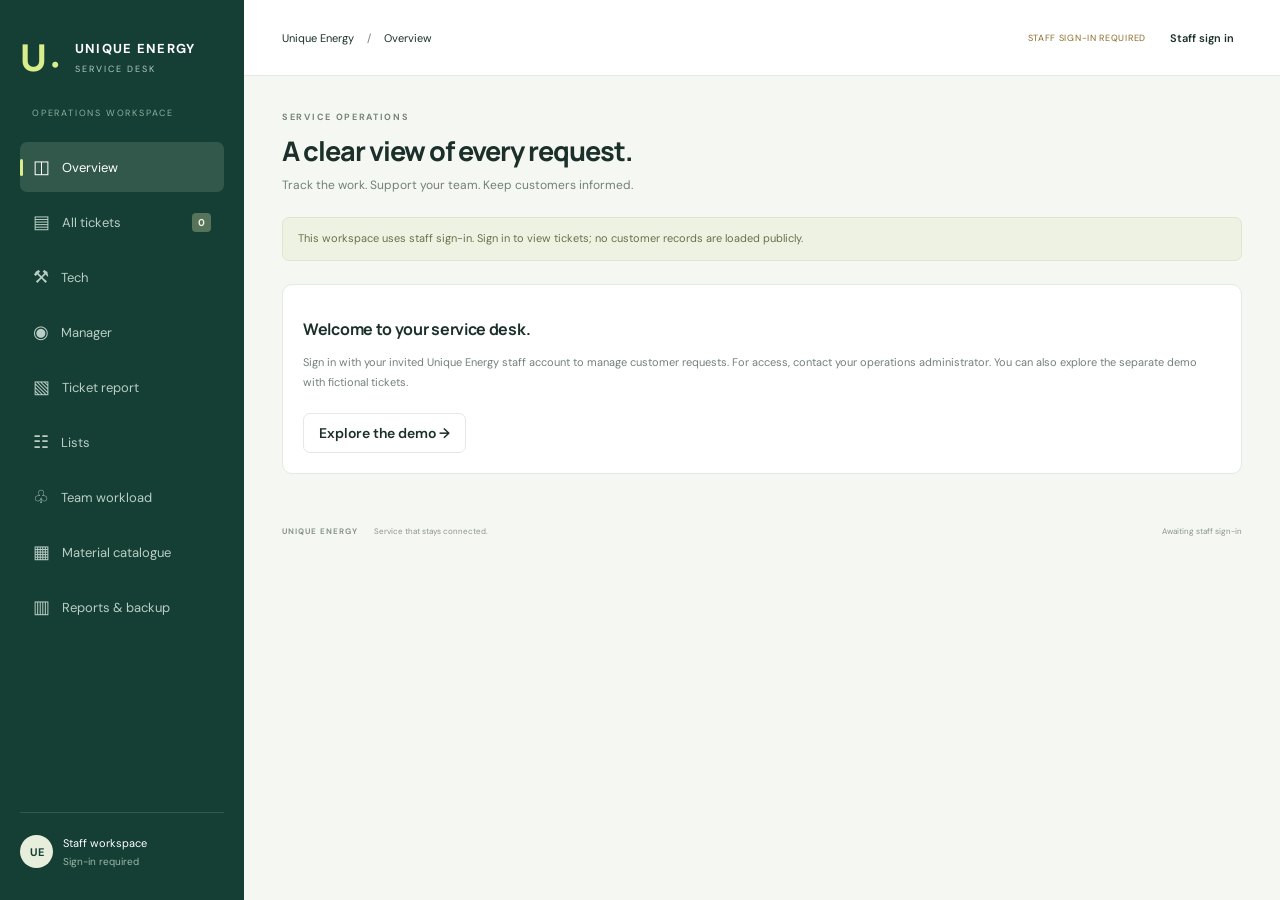
==== commit 31773b67: "Refresh shared workspace script cache Updated version parameters in stylesheet and script links." ====
--- a/index.html
+++ b/index.html
@@ -1,5 +1,5 @@
 <!doctype html>
-<html lang="en"><head><meta charset="UTF-8"><meta name="viewport" content="width=device-width,initial-scale=1"><meta name="theme-color" content="#123c32"><title>Unique Energy · Service Desk</title><link rel="stylesheet" href="styles.css?v=energy3"><script src="config.js" defer></script><script src="lists.js?v=energy3" defer></script><script src="app.js?v=energy3" defer></script></head>
+<html lang="en"><head><meta charset="UTF-8"><meta name="viewport" content="width=device-width,initial-scale=1"><meta name="theme-color" content="#123c32"><title>Unique Energy · Service Desk</title><link rel="stylesheet" href="styles.css?v=energy7"><script src="config.js" defer></script><script src="lists.js?v=energy7" defer></script><script src="app.js?v=energy7" defer></script></head>
 <body><aside class="sidebar"><a class="brand" href="#overview"><span class="brandmark">U<span>•</span></span><span>UNIQUE ENERGY<small>SERVICE DESK</small></span></a><div class="workspace-label">OPERATIONS WORKSPACE</div><nav aria-label="Main navigation"><a href="#overview" data-page="overview">◫ <span>Overview</span></a><a href="#tickets" data-page="tickets">▤ <span>All tickets</span><b id="nav-count">0</b></a><a href="#tech" data-page="tech">⚒ <span>Tech</span></a><a href="#manager" data-page="manager">◉ <span>Manager</span></a><a href="#ticket-report" data-page="ticket-report">▧ <span>Ticket report</span></a><a href="#lists" data-page="lists">☷ <span>Lists</span></a><a href="#access" data-page="access" id="access-nav" hidden>♙ <span>Team access</span></a><a href="#team" data-page="team">♧ <span>Team workload</span></a><a href="#materials" data-page="materials">▦ <span>Material catalogue</span></a><a href="#reports" data-page="reports">▥ <span>Reports & backup</span></a></nav><div class="sidebar-bottom"><div class="help-card"><span class="live-dot"></span><strong>One team. Every request.</strong><p>Keep customer service moving, from first call to final resolution.</p></div><div class="profile"><span class="avatar">UE</span><div id="identity">Management preview<small>Local demo workspace</small></div><button id="logout" hidden title="Sign out" aria-label="Sign out">↪</button></div></div></aside>
 <div class="shell"><header class="topbar"><span>Unique Energy <span class="muted">/</span> <span id="breadcrumb">Overview</span></span><div><span id="mode" class="mode">DEMO · THIS BROWSER ONLY</span><button id="connect" class="quiet">Staff sign in</button></div></header><main id="main"><div class="page-heading"><div><div class="eyebrow">SERVICE OPERATIONS</div><h1 id="page-title">A clear view of every request.</h1><p id="page-description">Track the work. Support your team. Keep customers informed.</p></div><button class="primary" id="new-ticket">＋ New ticket</button></div><div id="notice" class="notice">You’re exploring a demo with fictional tickets. Changes stay in this browser and are not shared. Connect Supabase before using real customer data.</div><div id="content"></div></main><footer>UNIQUE ENERGY <span>Service that stays connected.</span><span id="save-state">Demo workspace</span></footer></div>
 <dialog id="ticket-dialog"><form id="ticket-form"><div class="dialog-head"><div><div class="eyebrow">SERVICE REQUEST</div><h2>New ticket</h2></div><button type="button" data-close="ticket-dialog" aria-label="Close">×</button></div><div class="form-grid"><label class="full">Issue / request title<input name="title" required maxlength="160" placeholder="e.g. Inverter stops supplying power"></label><label>Customer / organisation<input name="customer" required maxlength="120"></label><label>Contact number<input name="phone" type="tel" maxlength="40"></label><label class="full">Site / location<input name="location" required maxlength="180"></label><label>Service category<select name="category" id="category"></select></label><label>Priority<select name="priority" id="priority"></select></label><label>Responsible team<select name="team" id="team"></select></label><label>Assigned to<select name="assignee" id="assignee"></select></label><label>Follow-up due<input name="due" type="date" required></label><label>Contact channel<select name="channel" id="channel"></select></label><label class="full">Description<textarea name="description" rows="4" required maxlength="6000" placeholder="What happened, what is affected, and what does the customer need?"></textarea></label></div><div class="dialog-actions"><button type="button" data-close="ticket-dialog">Cancel</button><button class="primary" type="submit">Create ticket</button></div></form></dialog>
